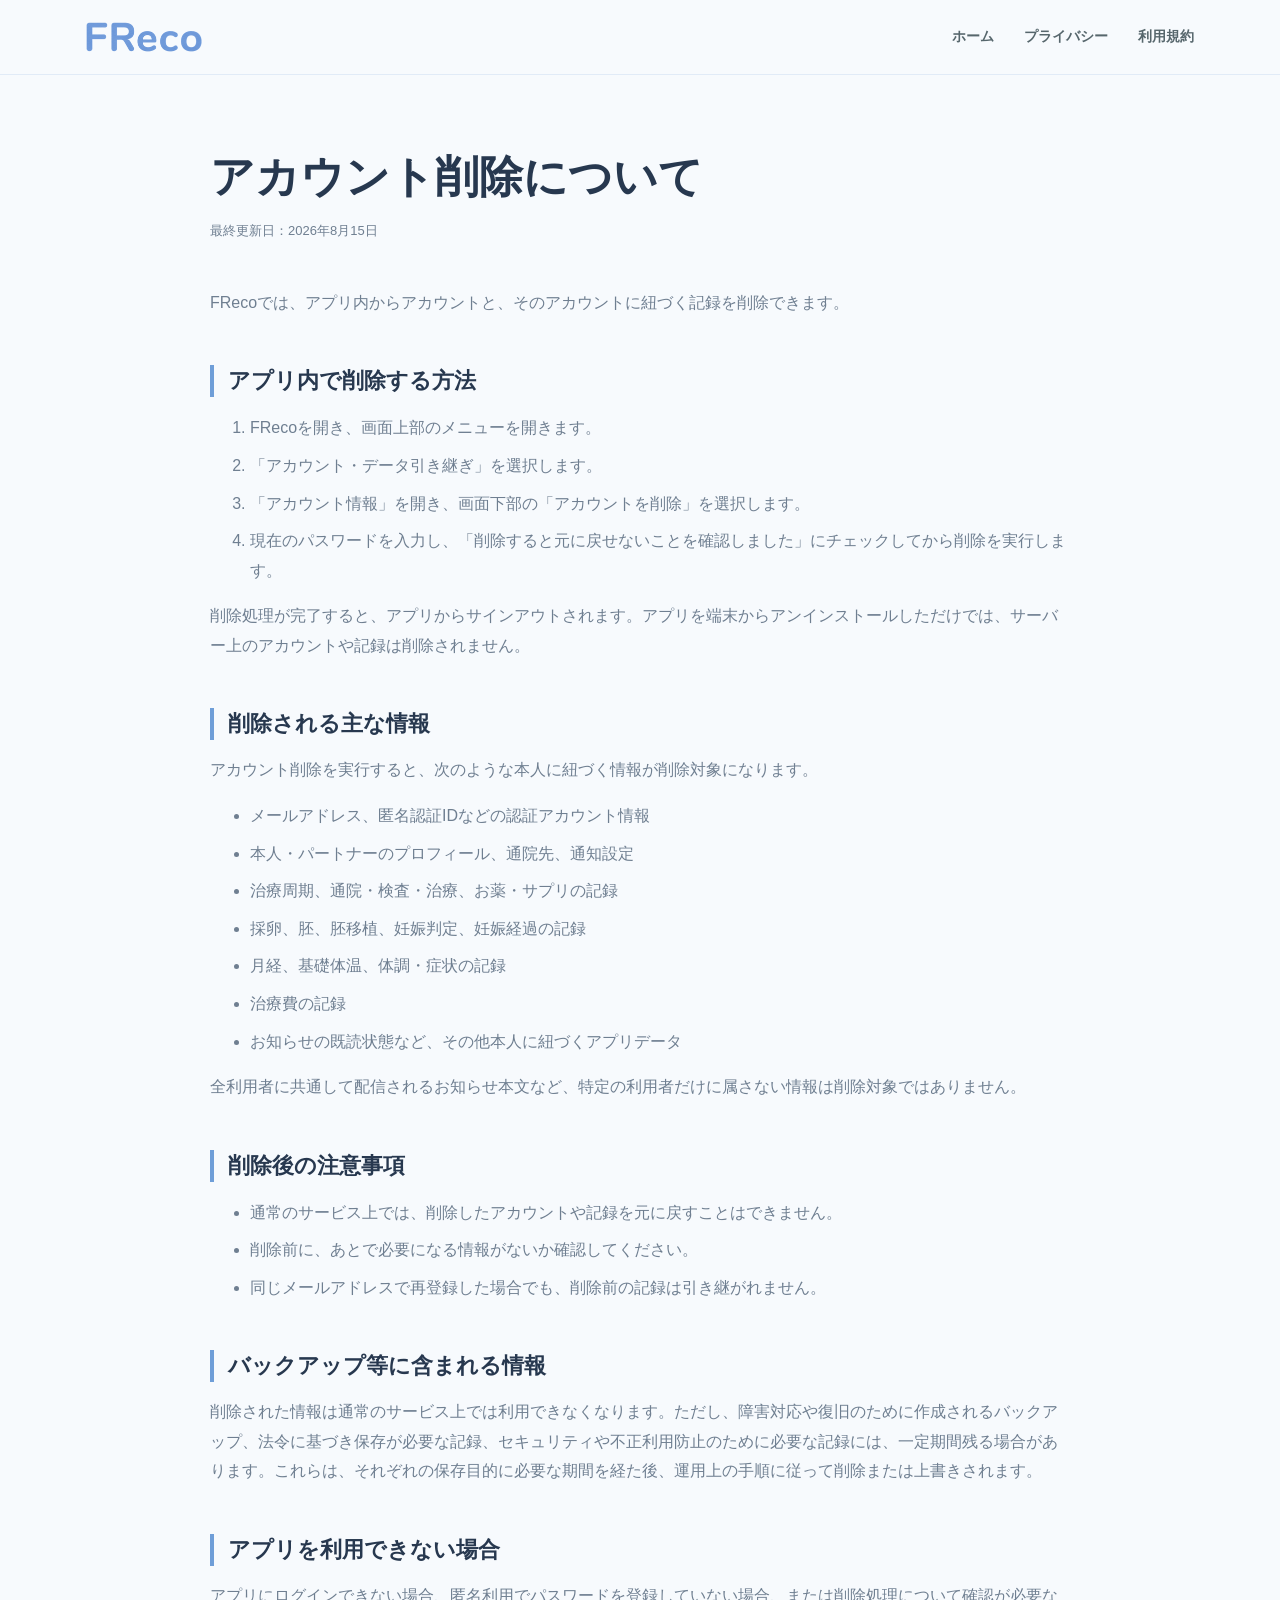
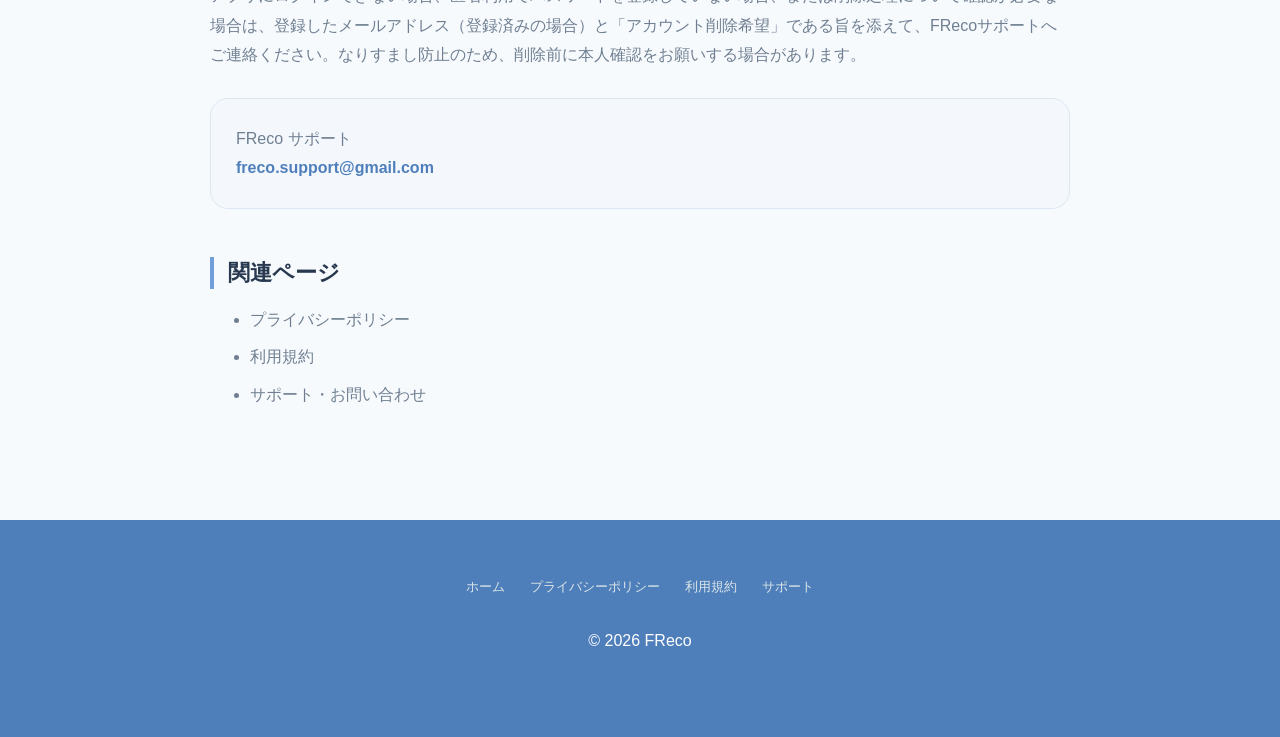
==== account-deletion.html @ 5856da43 "アカウント削除案内ページを公開" ====
<!doctype html>
<html lang="ja">
  <head>
    <meta charset="UTF-8" />
    <meta name="viewport" content="width=device-width, initial-scale=1.0" />
    <title>アカウント削除について | FReco</title>
    <meta name="description" content="FRecoのアカウントを削除する方法と、削除される情報について説明します。" />
    <link rel="stylesheet" href="css/style.css" />
  </head>
  <body>
    <header>
      <div class="header-inner">
        <a href="index.html" class="logo"><img src="images/freco_header_lockup.png" alt="FReco" /></a>
        <nav>
          <a href="index.html">ホーム</a>
          <a href="privacy.html">プライバシー</a>
          <a href="terms.html">利用規約</a>
        </nav>
      </div>
    </header>

    <main>
      <div class="container document">
        <h1>アカウント削除について</h1>
        <p class="updated">最終更新日：2026年8月15日</p>
        <p>FRecoでは、アプリ内からアカウントと、そのアカウントに紐づく記録を削除できます。</p>

        <h2>アプリ内で削除する方法</h2>
        <ol>
          <li>FRecoを開き、画面上部のメニューを開きます。</li>
          <li>「アカウント・データ引き継ぎ」を選択します。</li>
          <li>「アカウント情報」を開き、画面下部の「アカウントを削除」を選択します。</li>
          <li>現在のパスワードを入力し、「削除すると元に戻せないことを確認しました」にチェックしてから削除を実行します。</li>
        </ol>
        <p>削除処理が完了すると、アプリからサインアウトされます。アプリを端末からアンインストールしただけでは、サーバー上のアカウントや記録は削除されません。</p>

        <h2>削除される主な情報</h2>
        <p>アカウント削除を実行すると、次のような本人に紐づく情報が削除対象になります。</p>
        <ul>
          <li>メールアドレス、匿名認証IDなどの認証アカウント情報</li>
          <li>本人・パートナーのプロフィール、通院先、通知設定</li>
          <li>治療周期、通院・検査・治療、お薬・サプリの記録</li>
          <li>採卵、胚、胚移植、妊娠判定、妊娠経過の記録</li>
          <li>月経、基礎体温、体調・症状の記録</li>
          <li>治療費の記録</li>
          <li>お知らせの既読状態など、その他本人に紐づくアプリデータ</li>
        </ul>
        <p>全利用者に共通して配信されるお知らせ本文など、特定の利用者だけに属さない情報は削除対象ではありません。</p>

        <h2>削除後の注意事項</h2>
        <ul>
          <li>通常のサービス上では、削除したアカウントや記録を元に戻すことはできません。</li>
          <li>削除前に、あとで必要になる情報がないか確認してください。</li>
          <li>同じメールアドレスで再登録した場合でも、削除前の記録は引き継がれません。</li>
        </ul>

        <h2>バックアップ等に含まれる情報</h2>
        <p>削除された情報は通常のサービス上では利用できなくなります。ただし、障害対応や復旧のために作成されるバックアップ、法令に基づき保存が必要な記録、セキュリティや不正利用防止のために必要な記録には、一定期間残る場合があります。これらは、それぞれの保存目的に必要な期間を経た後、運用上の手順に従って削除または上書きされます。</p>

        <h2>アプリを利用できない場合</h2>
        <p>アプリにログインできない場合、匿名利用でパスワードを登録していない場合、または削除処理について確認が必要な場合は、登録したメールアドレス（登録済みの場合）と「アカウント削除希望」である旨を添えて、FRecoサポートへご連絡ください。なりすまし防止のため、削除前に本人確認をお願いする場合があります。</p>
        <div class="contact-box">
          <p>FReco サポート</p>
          <a href="mailto:freco.support@gmail.com?subject=FReco%20%E3%82%A2%E3%82%AB%E3%82%A6%E3%83%B3%E3%83%88%E5%89%8A%E9%99%A4%E3%81%AB%E3%81%A4%E3%81%84%E3%81%A6">freco.support@gmail.com</a>
        </div>

        <h2>関連ページ</h2>
        <ul>
          <li><a href="privacy.html">プライバシーポリシー</a></li>
          <li><a href="terms.html">利用規約</a></li>
          <li><a href="support.html">サポート・お問い合わせ</a></li>
        </ul>
      </div>
    </main>

    <footer>
      <div class="footer-links">
        <a href="index.html">ホーム</a>
        <a href="privacy.html">プライバシーポリシー</a>
        <a href="terms.html">利用規約</a>
        <a href="support.html">サポート</a>
      </div>
      <div>© 2026 FReco</div>
    </footer>
  </body>
</html>
---- css/style.css ----
:root{--primary:#6f9ed8;--dark:#4f7fbb;--pressed:#3e699e;--light:#eaf2fc;--pale:#f4f8fd;--bg:#f7fafd;--white:#fff;--text:#27384f;--sub:#6f7f91;--border:#dce7f2;--shadow:0 10px 30px rgba(71,108,154,.08)}*{box-sizing:border-box}html{scroll-behavior:smooth}body{margin:0;color:var(--text);background:var(--bg);font-family:-apple-system,BlinkMacSystemFont,"Segoe UI","Noto Sans JP",sans-serif;line-height:1.85;-webkit-font-smoothing:antialiased}a{color:inherit;text-decoration:none}p{margin:0;color:var(--sub)}h1,h2,h3{margin:0;line-height:1.45}h2{font-size:clamp(29px,4vw,44px)}.skip{position:fixed;z-index:999;top:5px;left:5px;padding:8px;background:#fff;transform:translateY(-150%)}.skip:focus{transform:none}header{position:sticky;top:0;z-index:100;background:var(--bg);border-bottom:1px solid rgba(111,158,216,.16)}.header-inner{width:min(1160px,100%);min-height:74px;margin:auto;padding:0 26px;display:flex;align-items:center;justify-content:space-between}.logo{display:inline-flex;align-items:center}.logo img{display:block;width:116px;height:auto}.mark,.app-title b{display:inline-grid;place-items:center;color:#fff;background:var(--primary);border-radius:11px}nav{display:flex;gap:30px;align-items:center}nav a{font-size:14px;font-weight:600;color:#56666c}.pill{padding:8px 16px;background:#fff;border:1px solid var(--border);border-radius:99px}.hero{overflow:hidden}.hero-inner{width:min(1160px,100%);min-height:720px;margin:auto;padding:70px 26px 85px;display:grid;grid-template-columns:1fr 1fr;gap:65px;align-items:center}.label{margin-bottom:17px;color:var(--dark);font:800 12px Arial;letter-spacing:.18em}.hero h1{font-size:clamp(40px,5vw,66px);font-weight:600}.hero h1 em{color:var(--dark);font-style:normal}.lead{max-width:570px;margin:27px 0;font-size:17px;line-height:2}.store{width:max-content;min-width:174px;padding:9px 17px;display:flex;gap:12px;align-items:center;color:#fff;background:var(--dark);border-radius:12px}.store>span{font-size:23px}.store div{line-height:1.1}.store small{display:block;font-size:10px}.store strong{font-size:16px}.note{margin-top:9px;font-size:12px}.visual{position:relative;min-height:570px;display:grid;place-items:center}.halo{position:absolute;width:510px;height:510px;background:var(--light);border:1px solid var(--border);border-radius:50%}.phone{position:relative;z-index:2;width:268px;height:550px;padding:19px 16px;background:#f8fbfb;border:10px solid #27384f;border-radius:42px;box-shadow:0 16px 38px rgba(71,108,154,.14);transform:rotate(2deg)}.status{font:700 9px sans-serif;text-align:center}.app-title{margin:16px 0 14px;font-size:11px}.app-title b{width:24px;height:24px;margin-right:7px}.cycle{padding:16px;display:flex;flex-direction:column;gap:7px;color:#fff;background:var(--primary);border-radius:17px}.cycle small{font-size:9px}.cycle strong{font-size:14px}.cycle span{position:relative;height:5px;background:#ffffff45;border-radius:9px}.cycle span:after{content:"";position:absolute;inset:0 auto 0 0;width:67%;background:#fff;border-radius:9px}.phone h4{margin:17px 3px 8px;font-size:12px}.todo{margin:8px 0;padding:11px;background:#fff;border:1px solid #e4ecee;border-radius:12px;font-size:10px}.todo small{float:right;color:var(--sub)}.float{position:absolute;z-index:3;padding:14px 17px;background:#fff;border:1px solid var(--border);border-radius:15px;box-shadow:var(--shadow);font-size:10px;color:var(--sub)}.float strong{display:block;color:var(--text);font-size:15px}.float small{display:block}.one{top:100px;right:-5px}.two{bottom:100px;left:-5px}.section{padding:110px 26px}.inner{width:min(1080px,100%);margin:auto}.narrow{width:min(780px,100%);margin:auto}.center{text-align:center}.white{background:#fff}.pale{background:var(--pale)}.narrow>p:not(.label){max-width:700px;margin:25px auto}.steps{margin-top:42px;display:flex;gap:16px;align-items:center;justify-content:center;color:var(--primary)}.steps span{padding:11px 20px;color:var(--dark);background:var(--pale);border-radius:99px;font-weight:700}.problem{display:grid;grid-template-columns:.75fr 1.25fr;gap:90px}.questions p{padding:20px 0;border-bottom:1px solid #cddcdf;color:var(--text);font-size:16px}.questions i{margin-right:20px;color:var(--primary);font:800 12px Arial;font-style:normal}.answer{padding:90px 26px;color:#fff;background:var(--primary)}.answer p{color:#e8f0f2}.answer .label{color:#fff}.answer h2{margin-bottom:15px}.mark{width:54px;height:54px;margin:0 auto 18px;font:800 28px Arial;background:#fff;color:var(--primary)}.heading{margin-bottom:65px}.heading>p:last-child{margin-top:15px}.feature{position:relative;margin-bottom:65px;padding:68px;display:grid;grid-template-columns:1fr 1fr;gap:65px;align-items:center;background:#fff;border:1px solid var(--border);border-radius:34px}.feature.reverse>div:first-child{order:2}.feature h3{font-size:clamp(25px,3vw,34px)}.feature>div>p:not(.label){margin-top:20px}.num{position:absolute;top:23px;right:28px;color:#e1eaec;font:800 44px Arial}.feature ul{padding:0;margin:24px 0 0;display:flex;flex-wrap:wrap;gap:8px;list-style:none}.feature li{padding:5px 11px;color:var(--dark);background:var(--pale);border-radius:99px;font-size:12px}.art{min-height:350px;padding:34px;display:grid;place-items:center;background:var(--pale);border-radius:26px}.dashboard,.calendar{width:100%;padding:24px;background:#fff;border:1px solid var(--border);border-radius:19px;box-shadow:0 8px 24px rgba(71,108,154,.06)}.dashboard header,.calendar header{position:static;display:flex;justify-content:space-between;background:none;border:0;font-weight:700}.dashboard header b{color:var(--primary)}.ring{width:112px;height:112px;margin:20px auto;display:grid;place-items:center;border:10px solid var(--light);border-top-color:var(--primary);border-right-color:var(--primary);border-radius:50%;color:var(--dark);font:800 26px Arial}.ring small{font-size:10px}.dashboard p{padding:9px;border-top:1px solid #edf1f2;font-size:11px}.dashboard p small{float:right}.week,.dates{margin-top:20px;text-align:center;word-spacing:10px;font-size:11px;line-height:3}.dates b{padding:7px;color:#fff;background:var(--primary);border-radius:50%}.calendar p{margin-top:15px;padding:11px;background:var(--pale);border-radius:11px;font-size:10px}.flow{width:100%;margin:0;padding:0;list-style:none;counter-reset:item}.flow li{position:relative;padding:12px 10px 12px 48px;display:flex;flex-direction:column}.flow li:before{counter-increment:item;content:counter(item);position:absolute;left:0;display:grid;place-items:center;width:31px;height:31px;color:#fff;background:var(--primary);border-radius:50%;font-size:11px}.flow li:not(:last-child):after{content:"";position:absolute;left:15px;top:45px;width:1px;height:22px;background:#b9cccf}.flow small{color:var(--sub)}.cards{display:grid;grid-template-columns:repeat(3,1fr);gap:19px}.cards article{padding:33px;border:1px solid var(--border);border-radius:23px}.cards article>b,.trust aside>b{display:grid;place-items:center;width:47px;height:47px;margin-bottom:22px;color:var(--dark);background:var(--pale);border-radius:14px;font-size:20px}.cards h3{margin-bottom:12px;font-size:18px}.cards p{font-size:14px}.trust{display:grid;grid-template-columns:1fr 1fr;gap:75px;align-items:center}.trust h2{margin-bottom:20px}.trust a{display:inline-block;margin-top:22px;color:var(--dark);font-weight:700}.trust aside{padding:42px;background:#fff;border-radius:27px;box-shadow:var(--shadow)}.trust aside>b{color:#fff;background:var(--primary);border-radius:50%}.trust aside h3{margin-bottom:13px}details{border-bottom:1px solid var(--border)}summary{position:relative;padding:24px 45px 24px 4px;cursor:pointer;list-style:none;font-weight:600}summary:after{content:"＋";position:absolute;right:8px;color:var(--primary);font-size:20px}details[open] summary:after{content:"−"}details p{padding:0 40px 24px 4px}details a{color:var(--dark);text-decoration:underline}.cta{padding:95px 26px;text-align:center;color:#fff;background:var(--primary)}.app-icon{display:block;width:82px;height:82px;margin:0 auto 22px;border-radius:20px}.cta .label,.cta p{color:#e6eef0}.cta h2{margin-bottom:18px}.cta .store{margin:28px auto 0}.store.light{color:var(--dark);background:#fff}footer{padding:55px 25px;text-align:center;color:#fff;background:var(--dark)}footer .logo img{width:126px}footer p{margin:10px 0 25px;color:#afc0c5}footer div{margin-bottom:27px;display:flex;gap:25px;justify-content:center;flex-wrap:wrap}footer div a{font-size:13px;color:#dbe5e7}footer small{color:#849aa0}.document{width:min(860px,calc(100% - 40px));margin:70px auto 110px}.document h1{font-size:clamp(32px,5vw,44px)}.updated{margin:10px 0 45px;font-size:13px}.document h2{margin:48px 0 15px;padding-left:14px;border-left:4px solid var(--primary);font-size:22px}.document h3{margin:28px 0 10px;color:var(--dark);font-size:18px}.document li{margin-bottom:8px;color:var(--sub)}.contact-box{margin:28px 0;padding:25px;background:var(--pale);border:1px solid var(--border);border-radius:18px}.contact-box a{color:var(--dark);font-weight:700}.button,.btn,.primary-button{display:inline-flex;align-items:center;justify-content:center;min-height:48px;padding:0 24px;color:#fff;background:var(--primary);border:0;border-radius:12px;font-weight:700}.mobile{display:none}
@media(max-width:800px){.header-inner{min-height:65px;padding:0 18px}.logo{font-size:24px}.logo b{width:30px;height:30px}nav{gap:9px}nav a{display:none}nav .pill{display:block}.hero-inner{min-height:auto;padding:65px 21px 75px;grid-template-columns:1fr;gap:30px;text-align:center}.lead{margin:22px auto}.hero .store{margin:auto}.visual{min-height:510px;transform:scale(.88);margin:-20px 0}.one{right:0}.two{left:0}.section{padding:78px 21px}.problem,.feature,.trust{grid-template-columns:1fr;gap:38px}.problem{text-align:center}.questions{text-align:left}.feature{padding:47px 28px}.feature.reverse>div:first-child{order:0}.art{min-height:310px}.cards{grid-template-columns:1fr}.steps{gap:7px}.steps span{padding:9px 11px;font-size:12px}.mobile{display:block}}
@media(max-width:430px){.hero h1{font-size:38px}.lead{font-size:15px}.visual{width:116%;margin-left:-8%;transform:scale(.8)}h2{font-size:28px}.feature{margin-bottom:32px;padding:41px 19px}.art{min-height:270px;padding:18px}.num{font-size:33px}.trust aside{padding:29px}.questions p{font-size:14px}.week,.dates{word-spacing:4px}footer div{flex-direction:column;gap:12px}.document{margin-top:45px}.document h2{font-size:20px}}
@media(prefers-reduced-motion:reduce){html{scroll-behavior:auto}}

/* Product screenshots */
.device-frame{position:relative;width:min(230px,100%);height:450px;padding:23px 7px 10px;background:#26364b;border:1px solid #192638;border-radius:36px;box-shadow:0 18px 42px rgba(39,56,79,.18);overflow:hidden}
.device-frame img{display:block;width:100%;height:100%;object-fit:contain;object-position:center top;border-radius:26px;background:var(--bg)}
.device-speaker{position:absolute;z-index:2;top:8px;left:50%;width:52px;height:5px;background:#101a28;border-radius:99px;transform:translateX(-50%)}
.hero-device{z-index:2;width:min(260px,100%);height:610px;border-radius:40px}
.hero-device img{border-radius:30px}
.hero-shot{position:relative;display:block}
.screenshot-art{align-items:start;padding:36px;overflow:hidden}
.screenshot-section{background:var(--pale)}
.screenshot-grid{display:grid;grid-template-columns:repeat(4,minmax(0,1fr));gap:20px}
.screenshot-card{margin:0;padding:22px 12px 18px;background:var(--white);border:1px solid var(--border);border-radius:24px;overflow:hidden;text-align:center}
.compact-device{width:min(180px,100%);height:350px;margin:0 auto;border-radius:30px;padding:19px 5px 8px;box-shadow:0 12px 28px rgba(39,56,79,.14)}
.compact-device .device-speaker{top:6px;width:38px;height:4px}
.compact-device img{border-radius:22px}
.screenshot-card figcaption{display:flex;flex-direction:column;gap:4px;padding:15px 4px 0;color:var(--sub);font-size:.85rem;line-height:1.7}
.screenshot-card figcaption strong{color:var(--text);font-size:1rem}
@media(max-width:800px){.visual{min-height:590px;margin:0;transform:none}.hero-device{width:250px;height:580px}.screenshot-grid{grid-template-columns:repeat(2,minmax(0,1fr))}.screenshot-art .device-frame{width:220px;height:430px}}
@media(max-width:430px){.visual{width:100%;min-height:555px;margin:0;transform:none}.hero-device{width:235px;height:545px}.screenshot-grid{gap:12px}.screenshot-card{padding:14px 7px;border-radius:18px}.compact-device{width:145px;height:285px;border-radius:25px}.compact-device img{border-radius:18px}.screenshot-card figcaption{padding-top:11px;font-size:.76rem}.screenshot-card figcaption strong{font-size:.9rem}.screenshot-art{padding:24px}.screenshot-art .device-frame{width:205px;height:400px}}

/* Keep Japanese headings visually balanced and avoid orphaned characters. */
h1,h2,h3{text-wrap:balance;word-break:auto-phrase}
.nowrap{white-space:nowrap}
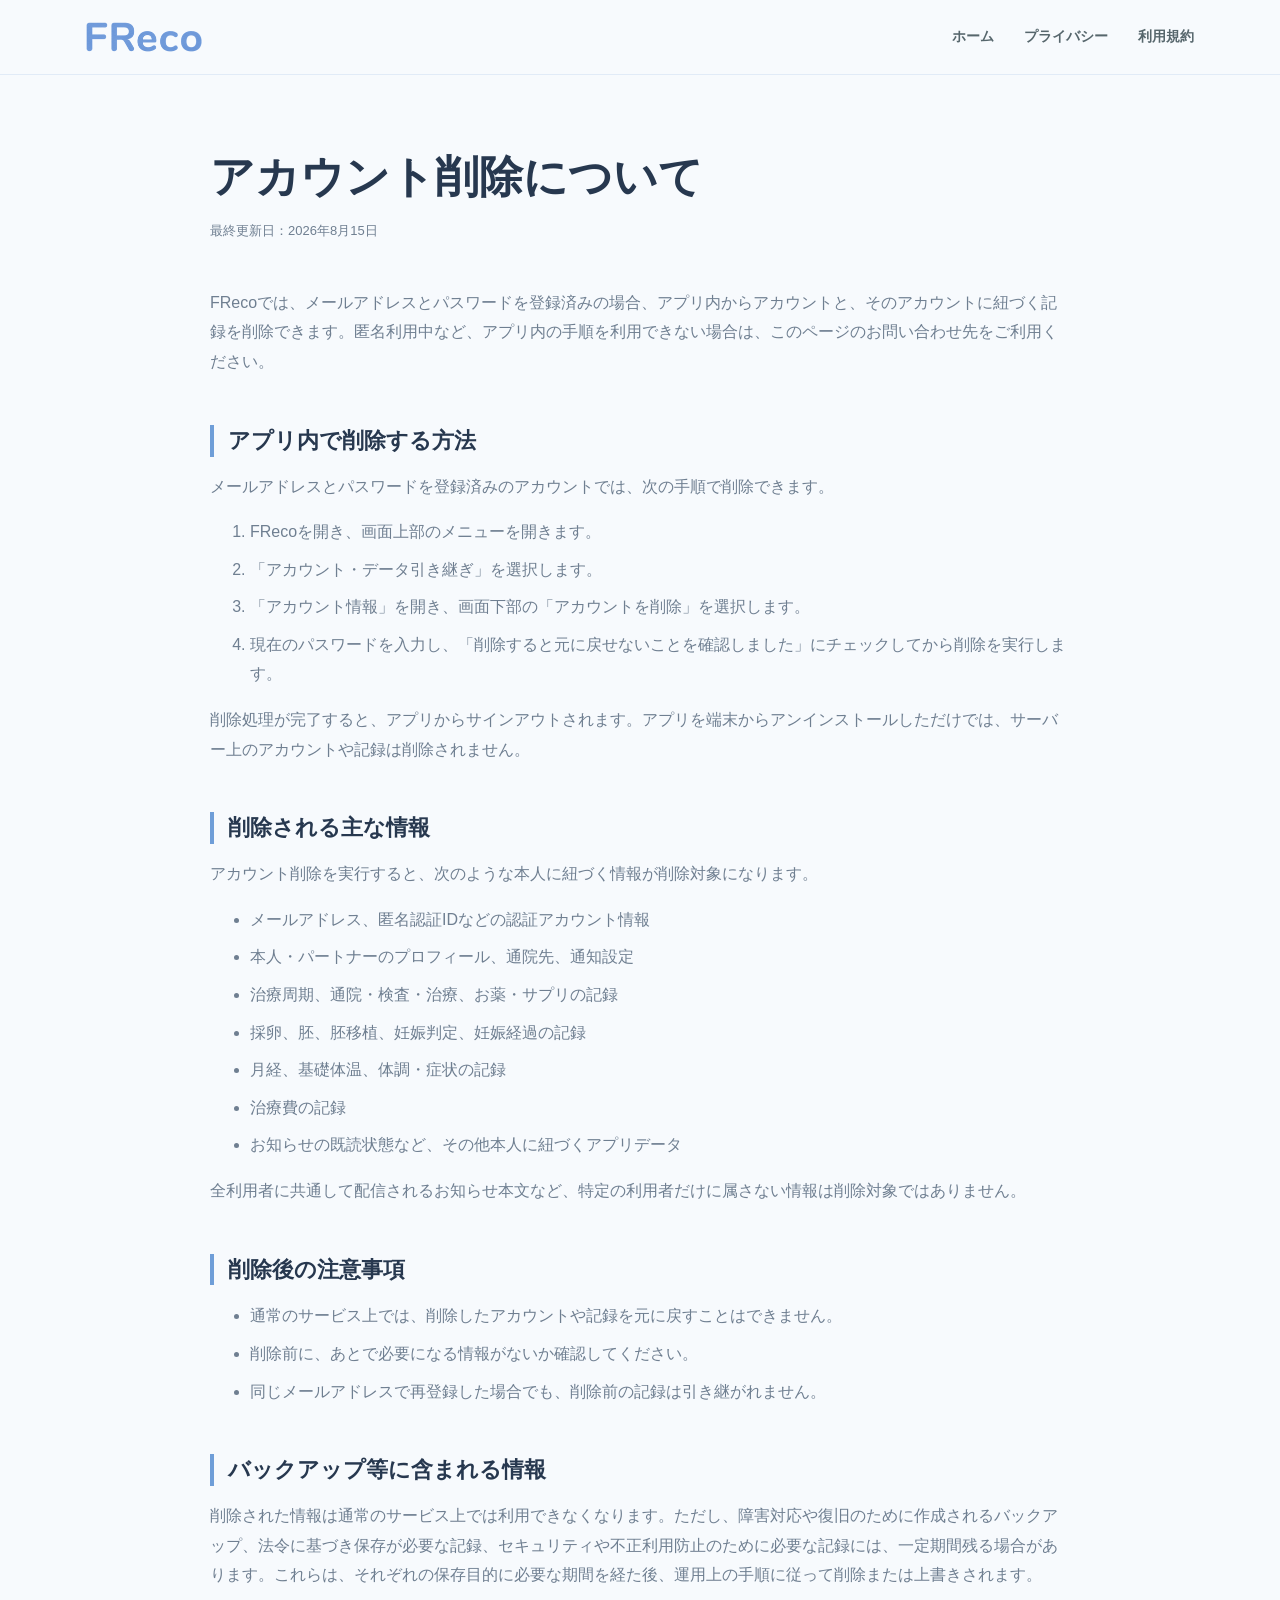
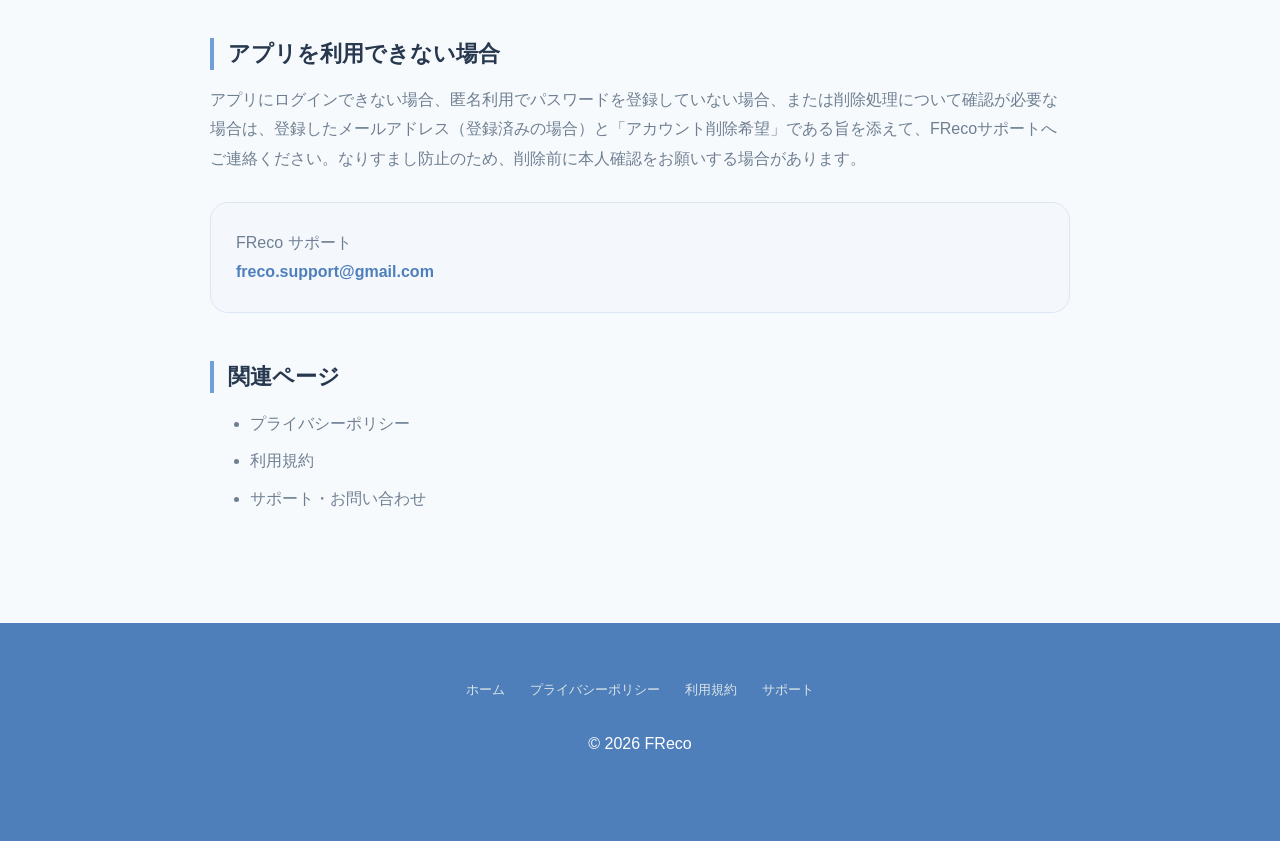
==== commit 2efe75d4: "匿名利用時の削除案内を明確化" ====
--- a/account-deletion.html
+++ b/account-deletion.html
@@ -23,9 +23,10 @@
       <div class="container document">
         <h1>アカウント削除について</h1>
         <p class="updated">最終更新日：2026年8月15日</p>
-        <p>FRecoでは、アプリ内からアカウントと、そのアカウントに紐づく記録を削除できます。</p>
+        <p>FRecoでは、メールアドレスとパスワードを登録済みの場合、アプリ内からアカウントと、そのアカウントに紐づく記録を削除できます。匿名利用中など、アプリ内の手順を利用できない場合は、このページのお問い合わせ先をご利用ください。</p>
 
         <h2>アプリ内で削除する方法</h2>
+        <p>メールアドレスとパスワードを登録済みのアカウントでは、次の手順で削除できます。</p>
         <ol>
           <li>FRecoを開き、画面上部のメニューを開きます。</li>
           <li>「アカウント・データ引き継ぎ」を選択します。</li>
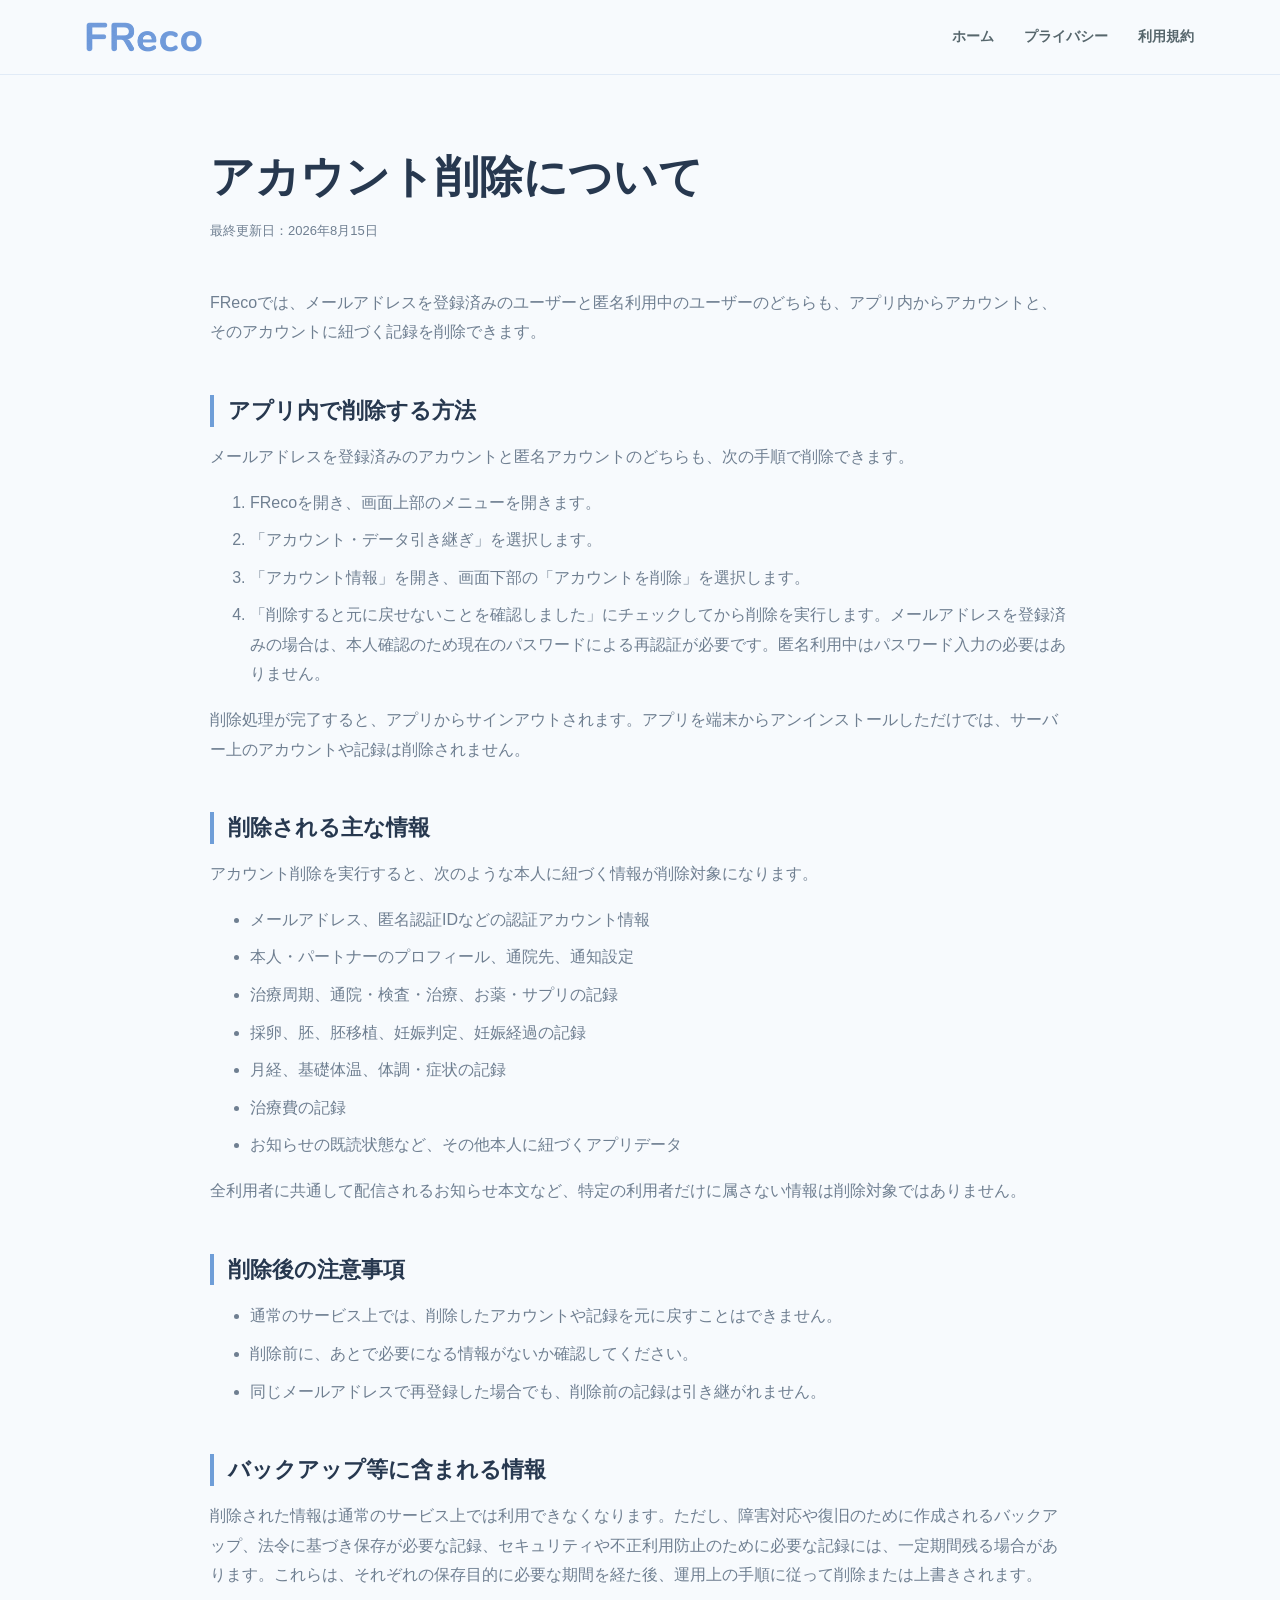
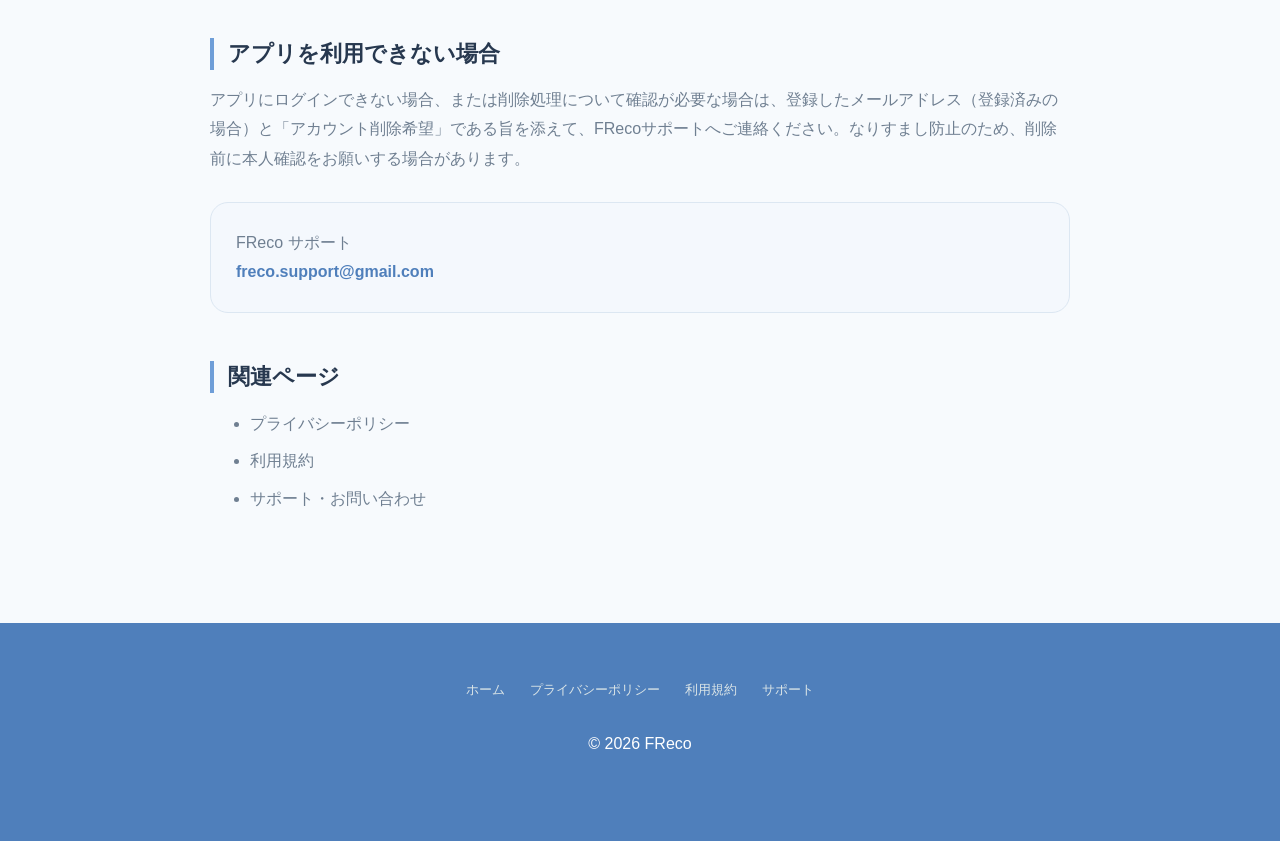
==== commit a4f1897d: "Update account deletion guide for anonymous users" ====
--- a/account-deletion.html
+++ b/account-deletion.html
@@ -23,15 +23,15 @@
       <div class="container document">
         <h1>アカウント削除について</h1>
         <p class="updated">最終更新日：2026年8月15日</p>
-        <p>FRecoでは、メールアドレスとパスワードを登録済みの場合、アプリ内からアカウントと、そのアカウントに紐づく記録を削除できます。匿名利用中など、アプリ内の手順を利用できない場合は、このページのお問い合わせ先をご利用ください。</p>
+        <p>FRecoでは、メールアドレスを登録済みのユーザーと匿名利用中のユーザーのどちらも、アプリ内からアカウントと、そのアカウントに紐づく記録を削除できます。</p>
 
         <h2>アプリ内で削除する方法</h2>
-        <p>メールアドレスとパスワードを登録済みのアカウントでは、次の手順で削除できます。</p>
+        <p>メールアドレスを登録済みのアカウントと匿名アカウントのどちらも、次の手順で削除できます。</p>
         <ol>
           <li>FRecoを開き、画面上部のメニューを開きます。</li>
           <li>「アカウント・データ引き継ぎ」を選択します。</li>
           <li>「アカウント情報」を開き、画面下部の「アカウントを削除」を選択します。</li>
-          <li>現在のパスワードを入力し、「削除すると元に戻せないことを確認しました」にチェックしてから削除を実行します。</li>
+          <li>「削除すると元に戻せないことを確認しました」にチェックしてから削除を実行します。メールアドレスを登録済みの場合は、本人確認のため現在のパスワードによる再認証が必要です。匿名利用中はパスワード入力の必要はありません。</li>
         </ol>
         <p>削除処理が完了すると、アプリからサインアウトされます。アプリを端末からアンインストールしただけでは、サーバー上のアカウントや記録は削除されません。</p>
 
@@ -59,7 +59,7 @@
         <p>削除された情報は通常のサービス上では利用できなくなります。ただし、障害対応や復旧のために作成されるバックアップ、法令に基づき保存が必要な記録、セキュリティや不正利用防止のために必要な記録には、一定期間残る場合があります。これらは、それぞれの保存目的に必要な期間を経た後、運用上の手順に従って削除または上書きされます。</p>
 
         <h2>アプリを利用できない場合</h2>
-        <p>アプリにログインできない場合、匿名利用でパスワードを登録していない場合、または削除処理について確認が必要な場合は、登録したメールアドレス（登録済みの場合）と「アカウント削除希望」である旨を添えて、FRecoサポートへご連絡ください。なりすまし防止のため、削除前に本人確認をお願いする場合があります。</p>
+        <p>アプリにログインできない場合、または削除処理について確認が必要な場合は、登録したメールアドレス（登録済みの場合）と「アカウント削除希望」である旨を添えて、FRecoサポートへご連絡ください。なりすまし防止のため、削除前に本人確認をお願いする場合があります。</p>
         <div class="contact-box">
           <p>FReco サポート</p>
           <a href="mailto:freco.support@gmail.com?subject=FReco%20%E3%82%A2%E3%82%AB%E3%82%A6%E3%83%B3%E3%83%88%E5%89%8A%E9%99%A4%E3%81%AB%E3%81%A4%E3%81%84%E3%81%A6">freco.support@gmail.com</a>
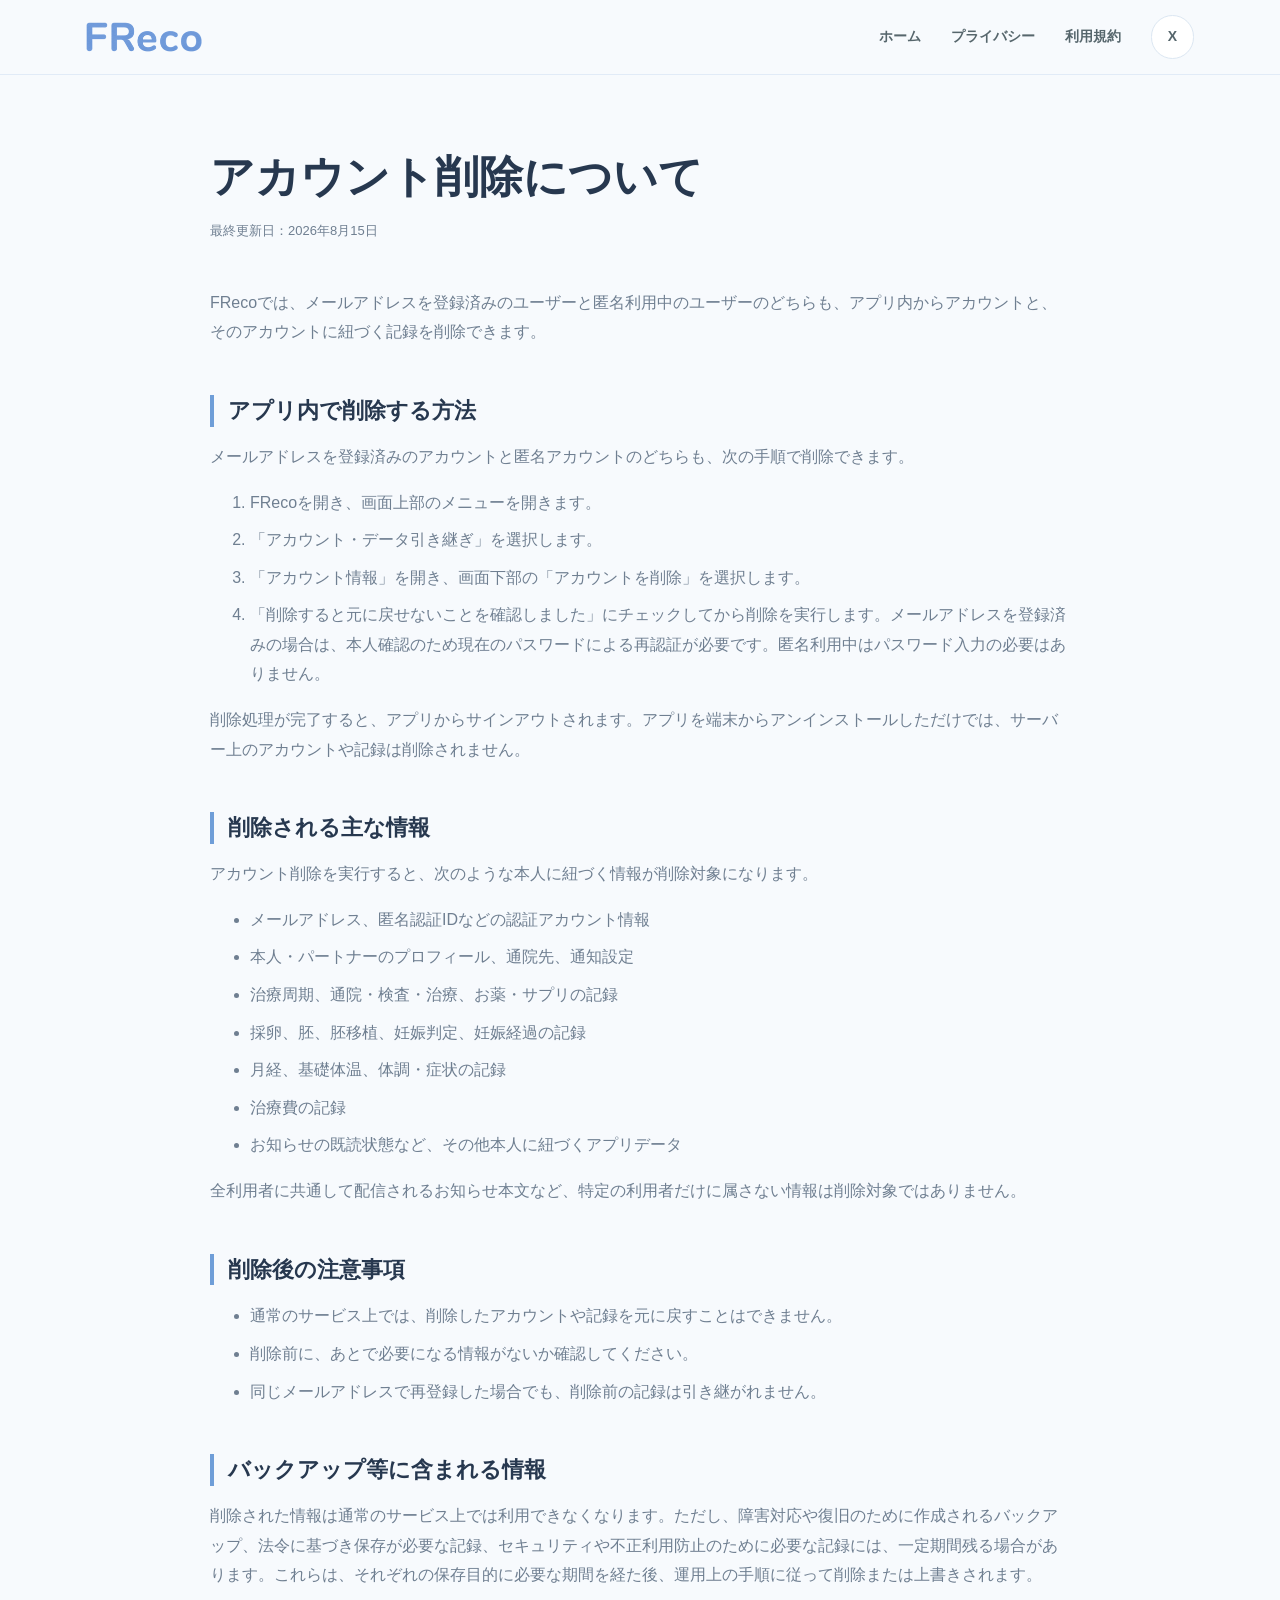
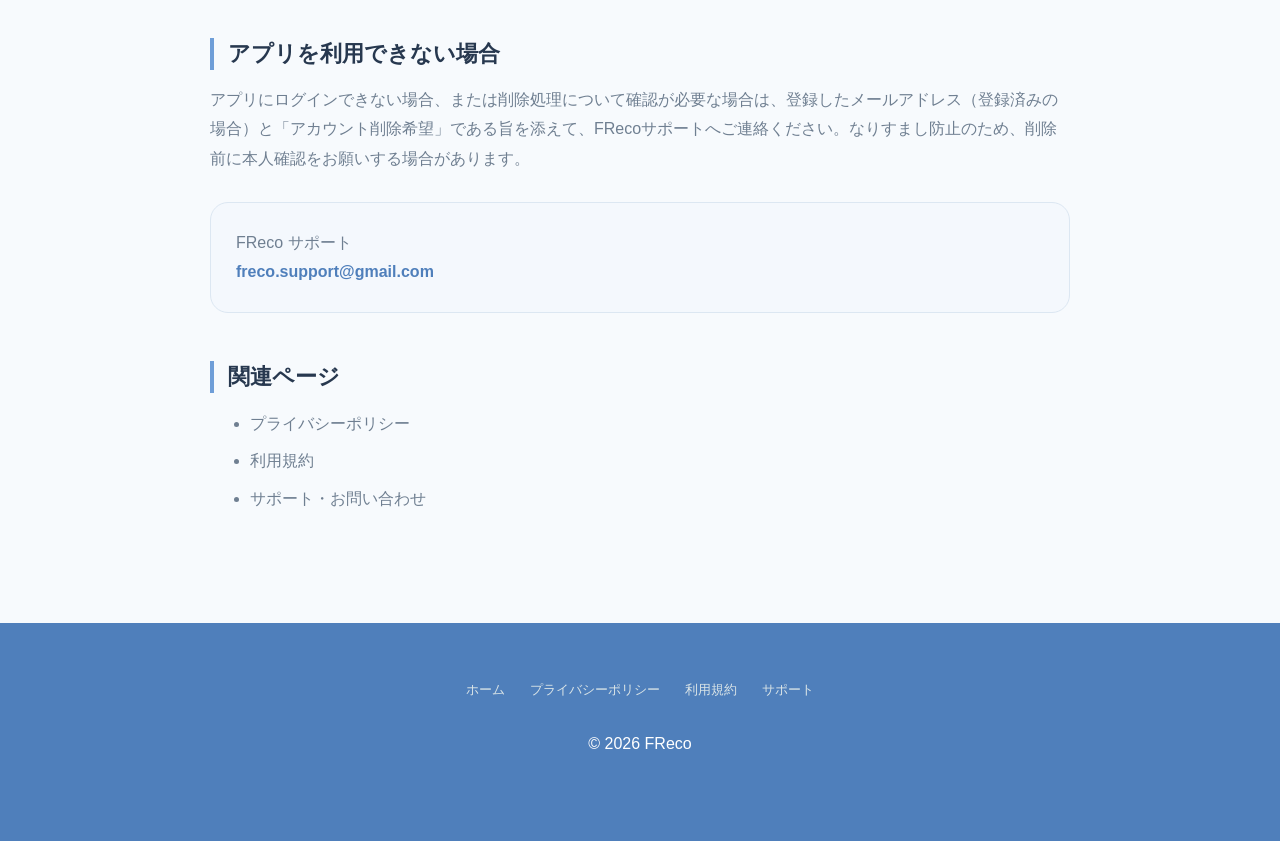
==== commit 14dd3e06: "Add X links to page headers" ====
--- a/account-deletion.html
+++ b/account-deletion.html
@@ -5,6 +5,9 @@
     <meta name="viewport" content="width=device-width, initial-scale=1.0" />
     <title>アカウント削除について | FReco</title>
     <meta name="description" content="FRecoのアカウントを削除する方法と、削除される情報について説明します。" />
+    <link rel="icon" href="images/favicon.ico" sizes="any" />
+    <link rel="icon" type="image/png" sizes="32x32" href="images/favicon-32.png" />
+    <link rel="apple-touch-icon" sizes="180x180" href="images/apple-touch-icon.png" />
     <link rel="stylesheet" href="css/style.css" />
   </head>
   <body>
@@ -15,6 +18,7 @@
           <a href="index.html">ホーム</a>
           <a href="privacy.html">プライバシー</a>
           <a href="terms.html">利用規約</a>
+          <a class="pill" href="https://x.com/r_freco" target="_blank" rel="noopener noreferrer" aria-label="FReco公式Xを開く">X</a>
         </nav>
       </div>
     </header>
--- a/css/style.css
+++ b/css/style.css
@@ -25,3 +25,24 @@
 /* Keep Japanese headings visually balanced and avoid orphaned characters. */
 h1,h2,h3{text-wrap:balance;word-break:auto-phrase}
 .nowrap{white-space:nowrap}
+
+/* Hero device presentation: real screenshot, refined framing only. */
+.hero-inner{grid-template-columns:1.05fr .95fr;gap:48px;padding-top:58px;padding-bottom:70px}
+.visual{min-height:715px;isolation:isolate;transform:translateY(-6px)}
+.visual::before{content:"";position:absolute;z-index:0;width:470px;aspect-ratio:1;background:var(--light);border:1px solid rgba(111,158,216,.14);border-radius:50%;filter:blur(2px)}
+.hero-device{z-index:1;width:min(300px,100%);height:715px;padding:18px 5px 7px;border-color:rgba(25,38,56,.82);border-radius:39px;box-shadow:0 28px 62px rgba(39,56,79,.2),0 8px 20px rgba(79,127,187,.1)}
+.hero-device .device-speaker{top:7px;width:46px;height:4px}
+.hero-device img{border-radius:31px;image-rendering:auto}
+.app-store-badge-link{display:block;width:174px;line-height:0;transition:opacity .18s ease}
+.app-store-badge-link:hover{opacity:.82}
+.app-store-badge-link img{display:block;width:100%;height:auto}
+.cta .app-store-badge-link{margin:28px auto 0}
+@media(max-width:980px) and (min-width:801px){.hero-inner{grid-template-columns:1.08fr .92fr;gap:30px}.hero-device{width:280px;height:668px}.visual{min-height:668px}.visual::before{width:420px}}
+@media(max-width:800px){.hero-inner{grid-template-columns:1fr;gap:38px;padding-top:58px;padding-bottom:70px}.hero .app-store-badge-link{margin:auto}.visual{min-height:662px;transform:none}.visual::before{width:min(430px,92vw)}.hero-device{width:278px;height:662px}}
+@media(max-width:430px){.hero-inner{gap:32px;padding-top:48px;padding-bottom:60px}.visual{min-height:608px}.visual::before{width:360px}.hero-device{width:255px;height:608px;border-radius:36px}.hero-device img{border-radius:28px}}
+
+/* Support contact form */
+.contact-box p+p{margin-top:8px}
+.contact-form-action{margin:24px 0 14px}
+.contact-form-action .primary-button{max-width:100%;text-align:center}
+.contact-note{font-size:13px}
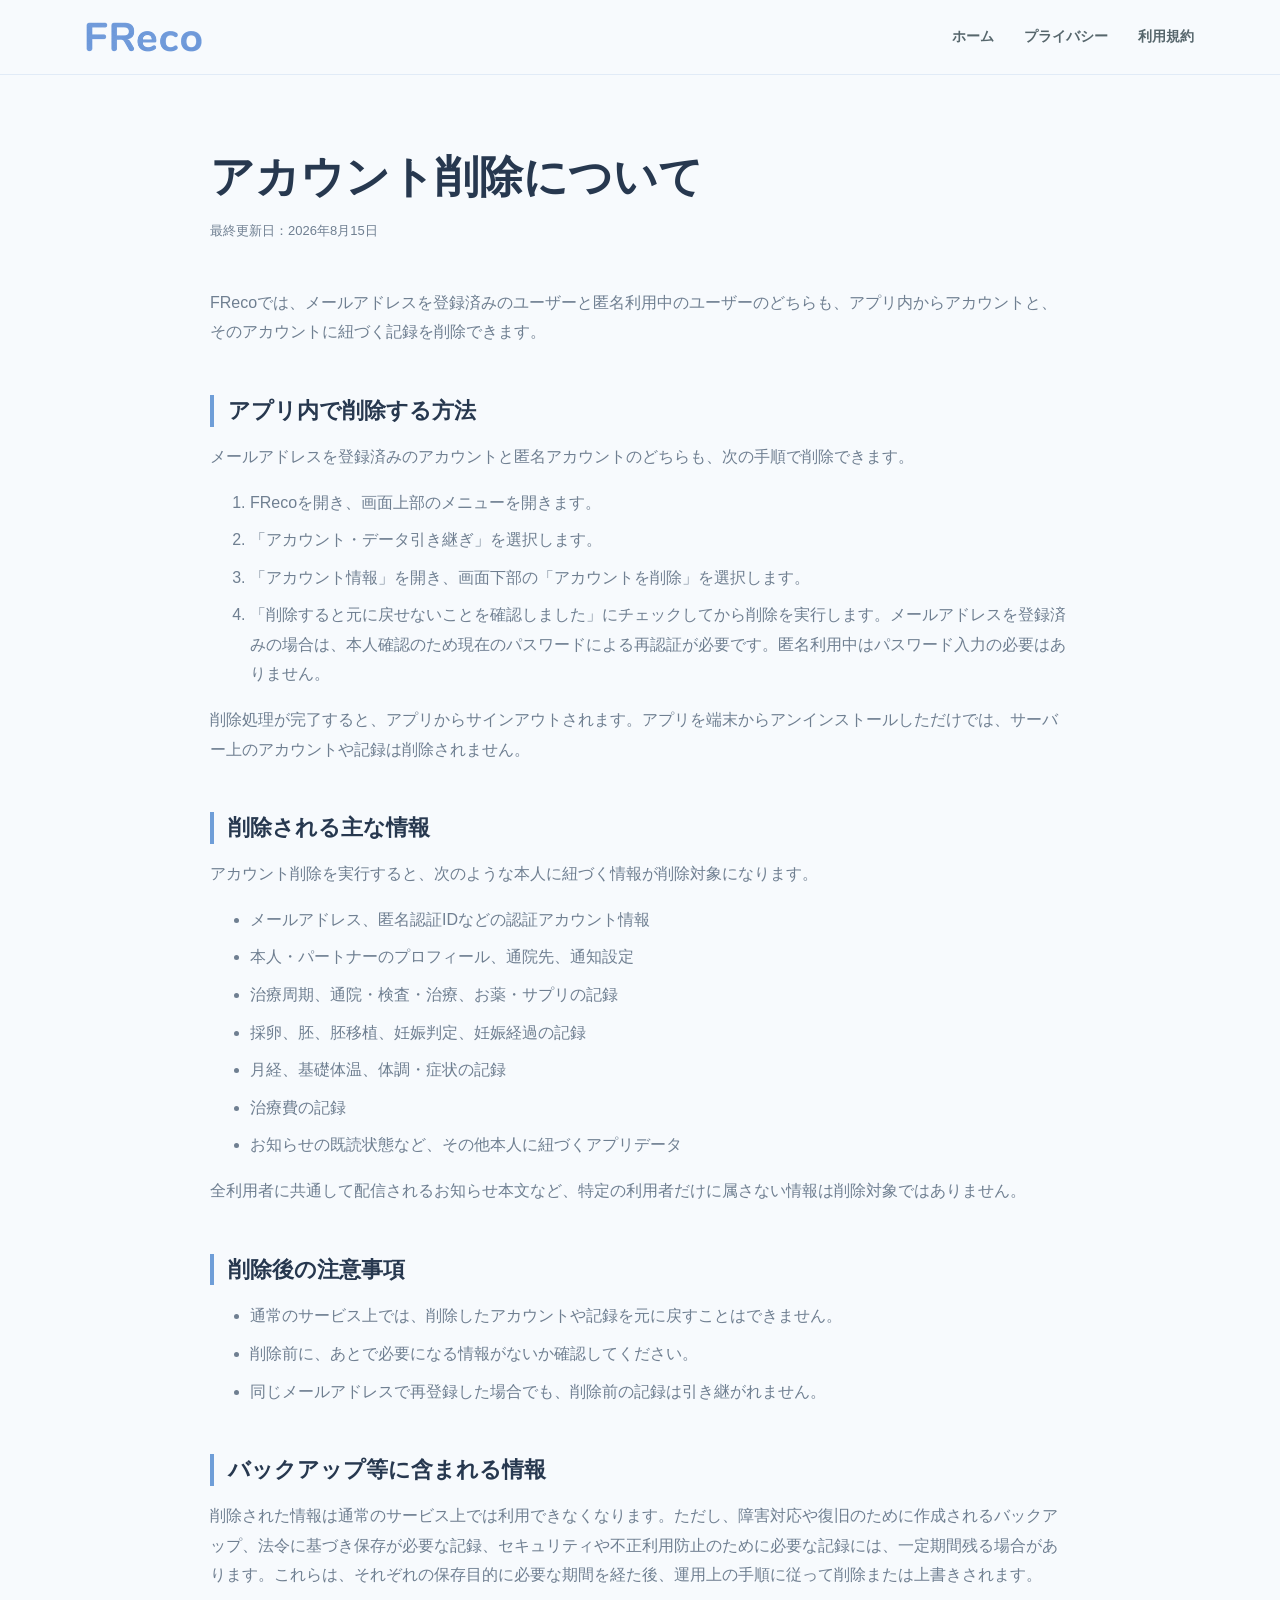
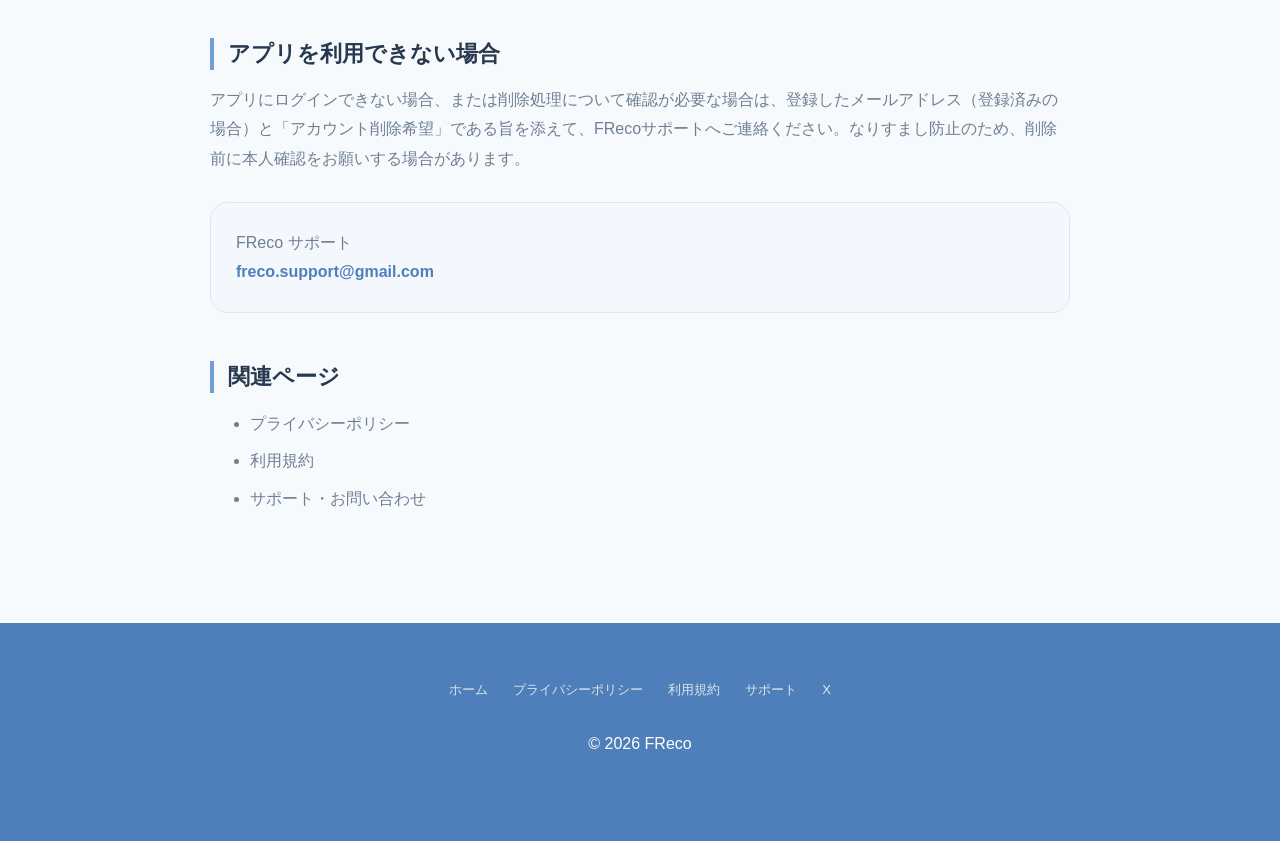
==== commit 53453c6e: "Move X links to page footers" ====
--- a/account-deletion.html
+++ b/account-deletion.html
@@ -18,7 +18,6 @@
           <a href="index.html">ホーム</a>
           <a href="privacy.html">プライバシー</a>
           <a href="terms.html">利用規約</a>
-          <a class="pill" href="https://x.com/r_freco" target="_blank" rel="noopener noreferrer" aria-label="FReco公式Xを開く">X</a>
         </nav>
       </div>
     </header>
@@ -84,6 +83,7 @@
         <a href="privacy.html">プライバシーポリシー</a>
         <a href="terms.html">利用規約</a>
         <a href="support.html">サポート</a>
+        <a href="https://x.com/r_freco" target="_blank" rel="noopener noreferrer">X</a>
       </div>
       <div>© 2026 FReco</div>
     </footer>
